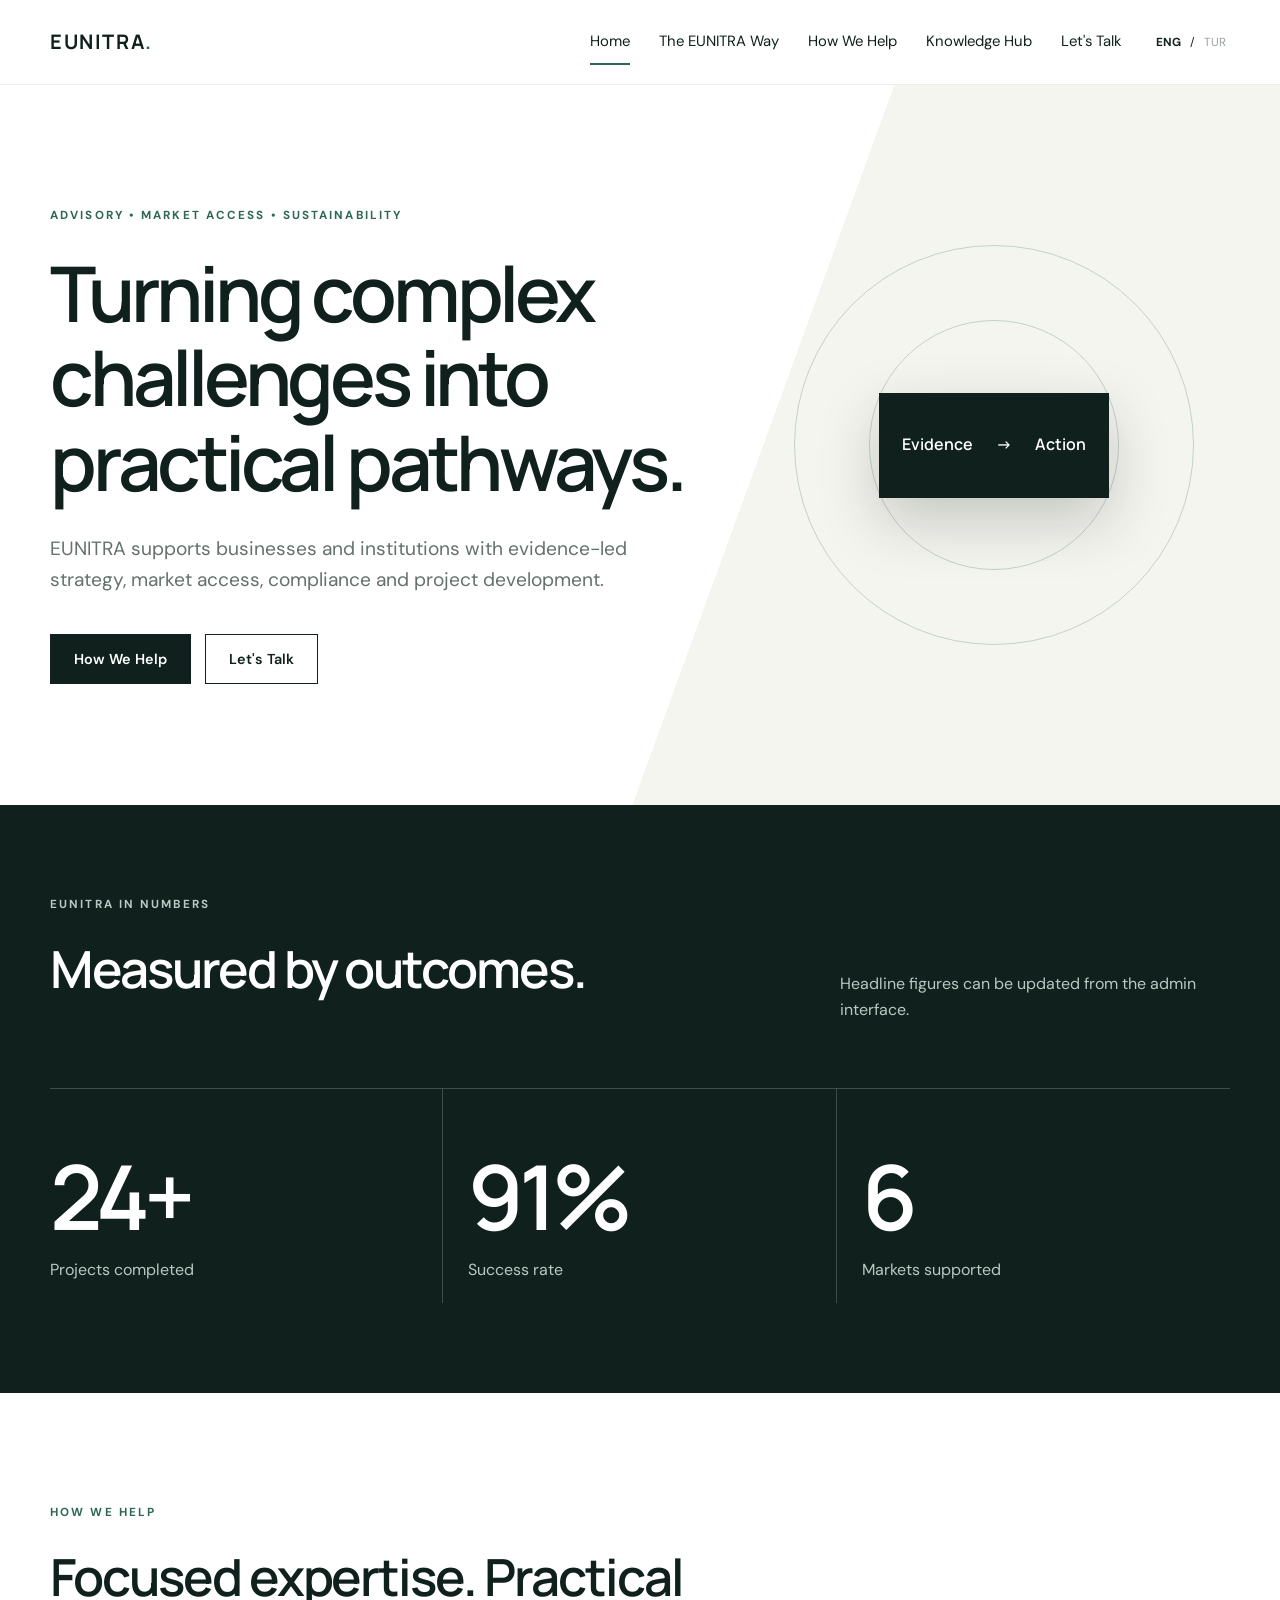
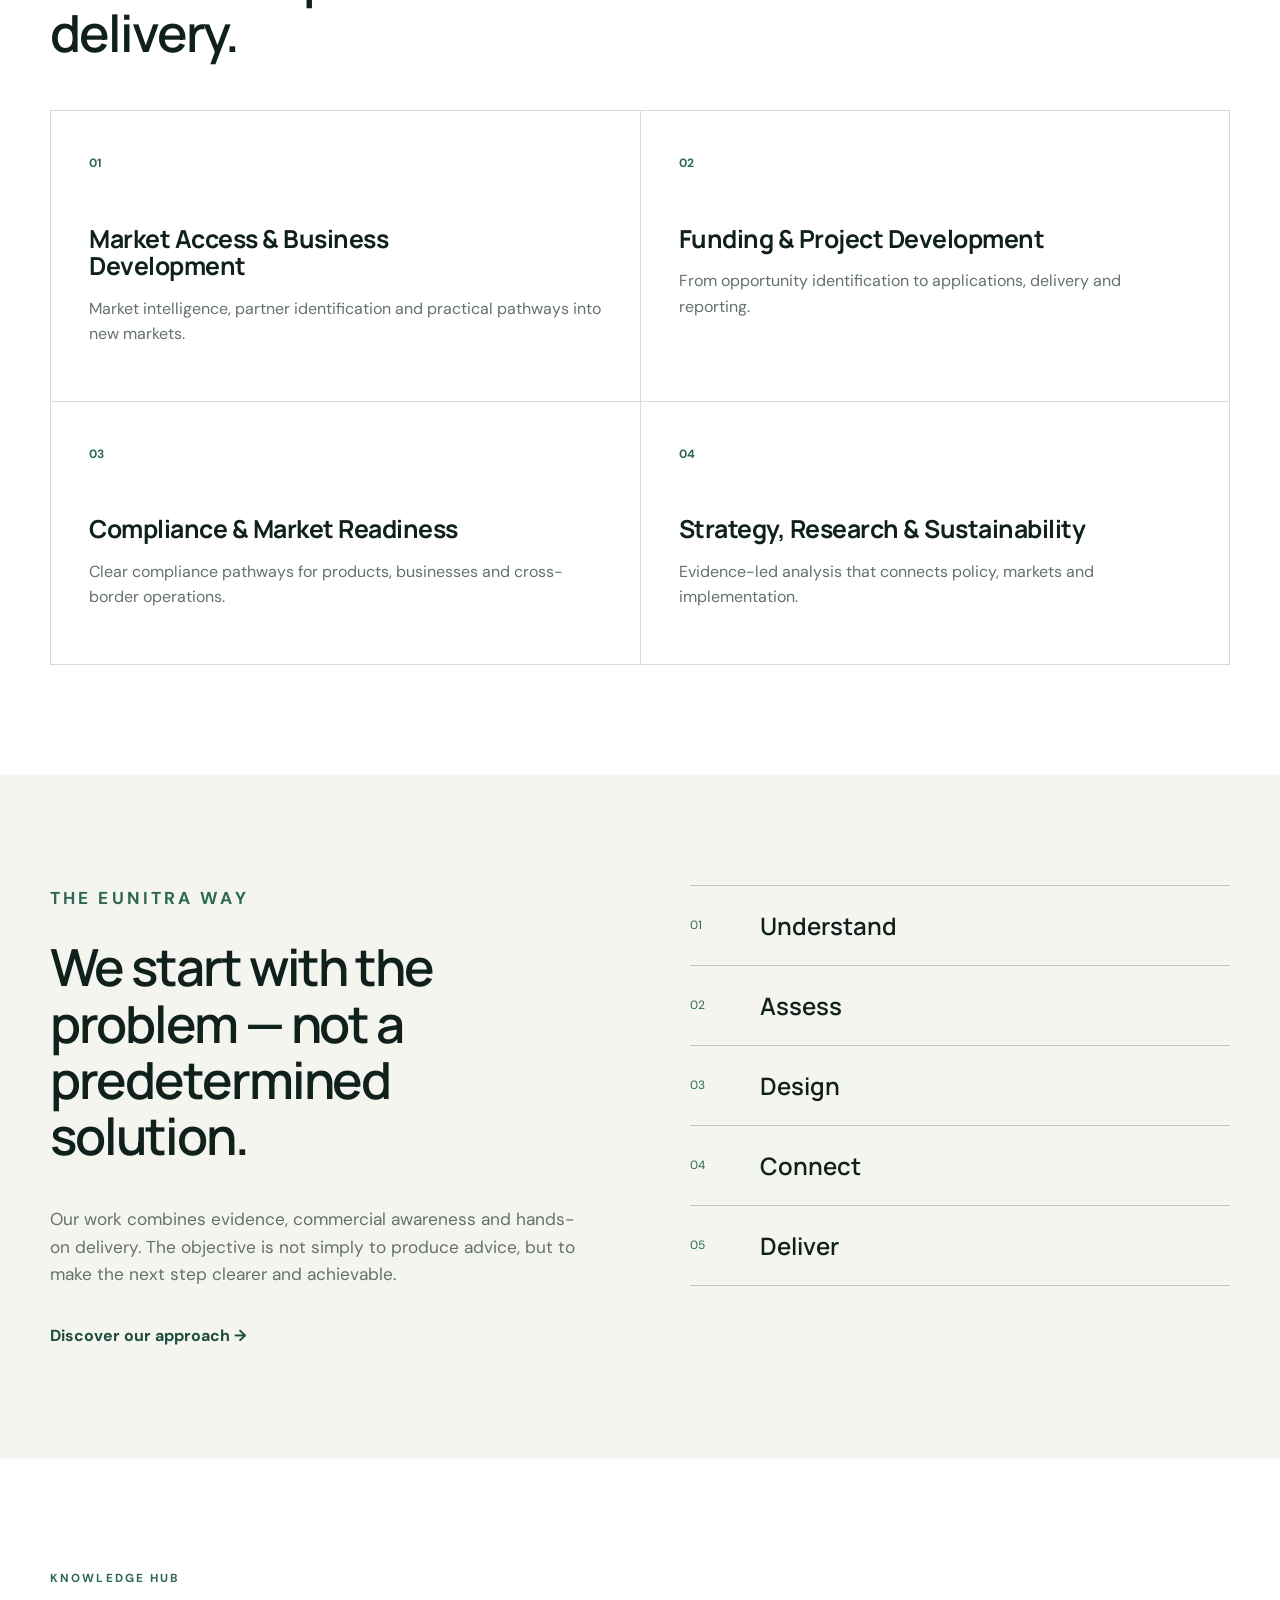
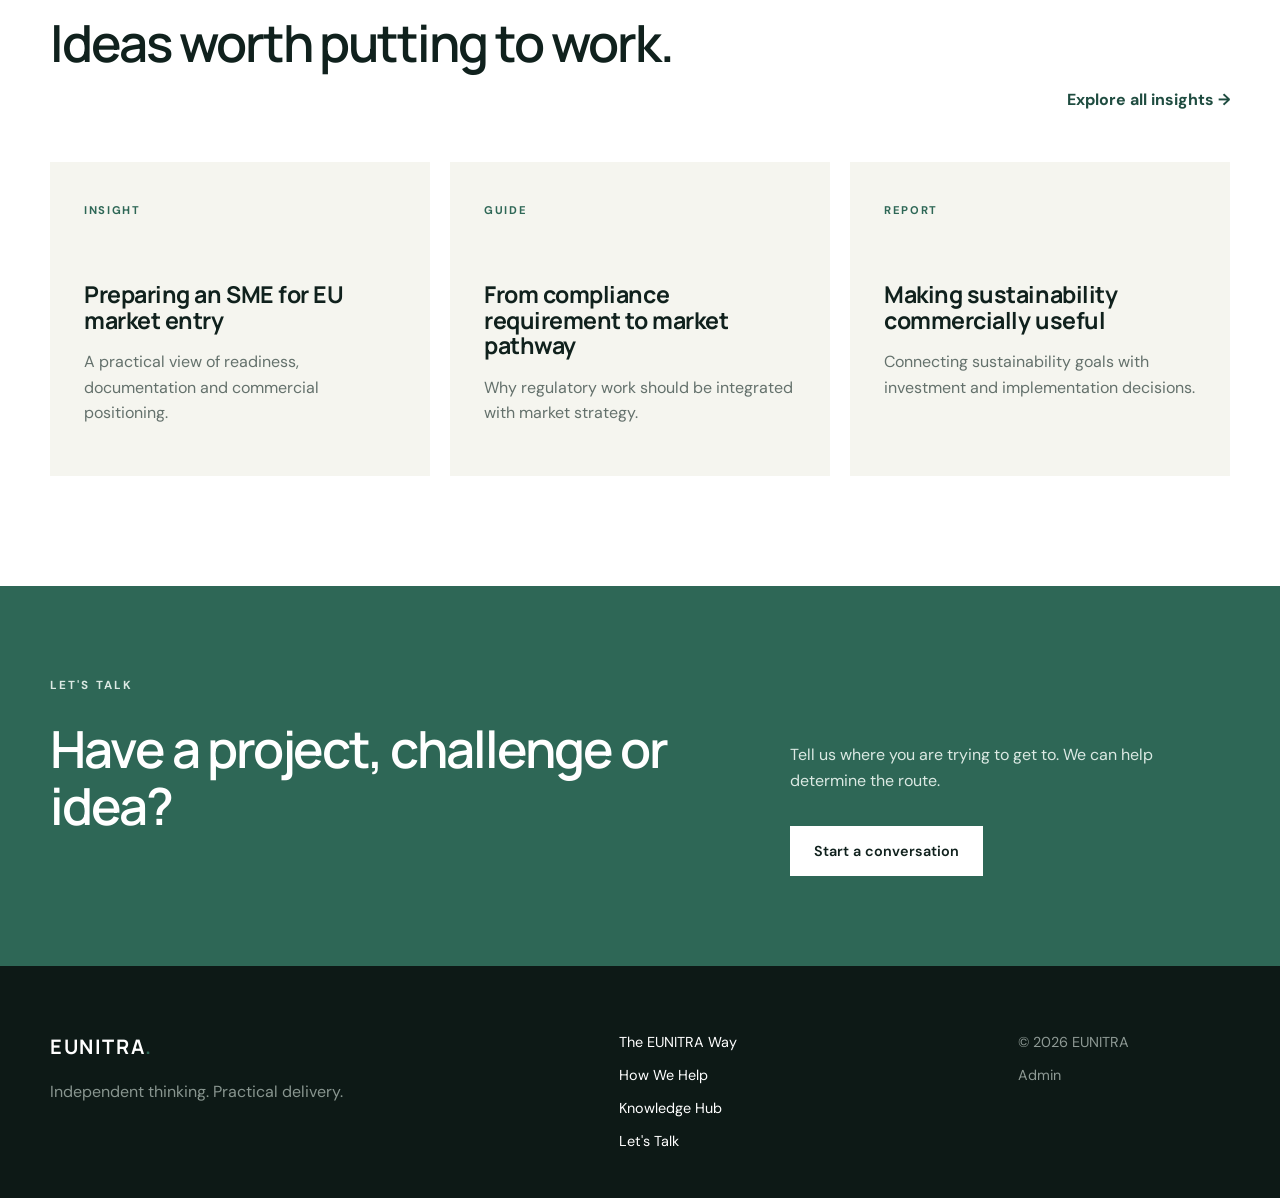
==== index.html @ 1fa98045 "Initial EUNITRA website" ====
<!DOCTYPE html>
<html lang="en">
<head>
  <meta charset="UTF-8" />
  <meta name="viewport" content="width=device-width, initial-scale=1.0" />
  <meta name="description" content="EUNITRA — practical advisory for market access, funding, compliance and sustainable growth." />
  <title>EUNITRA | Home</title>
  <link rel="preconnect" href="https://fonts.googleapis.com">
  <link rel="preconnect" href="https://fonts.gstatic.com" crossorigin>
  <link href="https://fonts.googleapis.com/css2?family=DM+Sans:wght@400;500;600;700&family=Manrope:wght@500;600;700&display=swap" rel="stylesheet">
  <link rel="stylesheet" href="css/styles.css" />
</head>
<body>
  <header class="site-header">
    <div class="container nav-wrap">
      <a class="brand" href="index.html" aria-label="EUNITRA home">EUNITRA<span>.</span></a>
      <button class="menu-toggle" aria-label="Open navigation" aria-expanded="false">☰</button>
      <nav class="main-nav" aria-label="Main navigation">
        <a class="active" href="index.html" data-en="Home" data-tr="Ana Sayfa">Home</a>
        <a href="eunitra-way.html" data-en="The EUNITRA Way" data-tr="EUNITRA Yaklaşımı">The EUNITRA Way</a>
        <a href="how-we-help.html" data-en="How We Help" data-tr="Nasıl Destek Oluyoruz">How We Help</a>
        <a href="knowledge-hub.html" data-en="Knowledge Hub" data-tr="Bilgi Merkezi">Knowledge Hub</a>
        <a href="lets-talk.html" data-en="Let's Talk" data-tr="Görüşelim">Let's Talk</a>
      </nav>
      <div class="language-switch" aria-label="Language selector">
        <button data-lang="en" class="lang-btn active">ENG</button><span>/</span><button data-lang="tr" class="lang-btn">TUR</button>
      </div>
    </div>
  </header>

  <main>
    <section class="hero section-pad">
      <div class="container hero-grid">
        <div class="hero-copy">
          <p class="eyebrow" data-en="ADVISORY • MARKET ACCESS • SUSTAINABILITY" data-tr="DANIŞMANLIK • PAZARA ERİŞİM • SÜRDÜRÜLEBİLİRLİK">ADVISORY • MARKET ACCESS • SUSTAINABILITY</p>
          <h1 data-en="Turning complex challenges into practical pathways." data-tr="Karmaşık sorunları uygulanabilir yol haritalarına dönüştürüyoruz.">Turning complex challenges into practical pathways.</h1>
          <p class="hero-text" data-en="EUNITRA supports businesses and institutions with evidence-led strategy, market access, compliance and project development." data-tr="EUNITRA; işletmeleri ve kurumları kanıta dayalı strateji, pazara erişim, uyum ve proje geliştirme alanlarında destekler.">EUNITRA supports businesses and institutions with evidence-led strategy, market access, compliance and project development.</p>
          <div class="hero-actions">
            <a class="btn btn-primary" href="how-we-help.html" data-en="How We Help" data-tr="Nasıl Destek Oluyoruz">How We Help</a>
            <a class="btn btn-secondary" href="lets-talk.html" data-en="Let's Talk" data-tr="Görüşelim">Let's Talk</a>
          </div>
        </div>
        <div class="hero-panel" aria-hidden="true">
          <div class="hero-orbit hero-orbit-one"></div>
          <div class="hero-orbit hero-orbit-two"></div>
          <div class="hero-card">
            <span data-en="Evidence" data-tr="Kanıt">Evidence</span>
            <span>→</span>
            <span data-en="Action" data-tr="Uygulama">Action</span>
          </div>
        </div>
      </div>
    </section>

    <section class="numbers-section">
      <div class="container">
        <div class="section-heading split-heading">
          <div>
            <p class="eyebrow" data-en="EUNITRA IN NUMBERS" data-tr="RAKAMLARLA EUNITRA">EUNITRA IN NUMBERS</p>
            <h2 data-en="Measured by outcomes." data-tr="Sonuçlarla ölçülen etki.">Measured by outcomes.</h2>
          </div>
          <p data-en="Headline figures can be updated from the admin interface." data-tr="Temel göstergeler yönetici arayüzünden güncellenebilir.">Headline figures can be updated from the admin interface.</p>
        </div>
        <div class="stats-grid">
          <article class="stat-card">
            <strong id="projectsCompleted">24+</strong>
            <span data-en="Projects completed" data-tr="Tamamlanan proje">Projects completed</span>
          </article>
          <article class="stat-card">
            <strong id="successRate">91%</strong>
            <span data-en="Success rate" data-tr="Başarı oranı">Success rate</span>
          </article>
          <article class="stat-card optional-stat">
            <strong id="marketsSupported">6</strong>
            <span data-en="Markets supported" data-tr="Desteklenen pazar">Markets supported</span>
          </article>
        </div>
      </div>
    </section>

    <section class="section-pad">
      <div class="container">
        <div class="section-heading">
          <p class="eyebrow" data-en="HOW WE HELP" data-tr="NASIL DESTEK OLUYORUZ">HOW WE HELP</p>
          <h2 data-en="Focused expertise. Practical delivery." data-tr="Odaklı uzmanlık. Uygulanabilir sonuçlar.">Focused expertise. Practical delivery.</h2>
        </div>
        <div class="service-grid">
          <a class="service-card" href="how-we-help.html#market-access">
            <span class="service-no">01</span>
            <h3 data-en="Market Access & Business Development" data-tr="Pazara Erişim ve İş Geliştirme">Market Access & Business Development</h3>
            <p data-en="Market intelligence, partner identification and practical pathways into new markets." data-tr="Pazar istihbaratı, iş ortağı belirleme ve yeni pazarlara giriş için uygulanabilir yol haritaları.">Market intelligence, partner identification and practical pathways into new markets.</p>
          </a>
          <a class="service-card" href="how-we-help.html#funding">
            <span class="service-no">02</span>
            <h3 data-en="Funding & Project Development" data-tr="Finansman ve Proje Geliştirme">Funding & Project Development</h3>
            <p data-en="From opportunity identification to applications, delivery and reporting." data-tr="Fırsatların belirlenmesinden başvuru, uygulama ve raporlamaya kadar uçtan uca destek.">From opportunity identification to applications, delivery and reporting.</p>
          </a>
          <a class="service-card" href="how-we-help.html#compliance">
            <span class="service-no">03</span>
            <h3 data-en="Compliance & Market Readiness" data-tr="Uyum ve Pazara Hazırlık">Compliance & Market Readiness</h3>
            <p data-en="Clear compliance pathways for products, businesses and cross-border operations." data-tr="Ürünler, işletmeler ve sınır ötesi faaliyetler için net uyum yol haritaları.">Clear compliance pathways for products, businesses and cross-border operations.</p>
          </a>
          <a class="service-card" href="how-we-help.html#strategy">
            <span class="service-no">04</span>
            <h3 data-en="Strategy, Research & Sustainability" data-tr="Strateji, Araştırma ve Sürdürülebilirlik">Strategy, Research & Sustainability</h3>
            <p data-en="Evidence-led analysis that connects policy, markets and implementation." data-tr="Politika, pazar ve uygulamayı bir araya getiren kanıta dayalı analiz.">Evidence-led analysis that connects policy, markets and implementation.</p>
          </a>
        </div>
      </div>
    </section>

    <section class="way-preview section-pad">
      <div class="container way-grid">
        <div>
          <p class="eyebrow" data-en="THE EUNITRA WAY" data-tr="EUNITRA YAKLAŞIMI">THE EUNITRA WAY</p>
          <h2 data-en="We start with the problem — not a predetermined solution." data-tr="Hazır bir çözümle değil, sorunu anlayarak başlarız.">We start with the problem — not a predetermined solution.</h2>
          <p data-en="Our work combines evidence, commercial awareness and hands-on delivery. The objective is not simply to produce advice, but to make the next step clearer and achievable." data-tr="Çalışmalarımız kanıtı, ticari bakış açısını ve uygulamayı bir araya getirir. Amacımız yalnızca tavsiye üretmek değil, bir sonraki adımı daha net ve uygulanabilir hale getirmektir.">Our work combines evidence, commercial awareness and hands-on delivery. The objective is not simply to produce advice, but to make the next step clearer and achievable.</p>
          <a class="text-link" href="eunitra-way.html" data-en="Discover our approach →" data-tr="Yaklaşımımızı keşfedin →">Discover our approach →</a>
        </div>
        <ol class="process-list">
          <li><span>01</span><strong data-en="Understand" data-tr="Anla">Understand</strong></li>
          <li><span>02</span><strong data-en="Assess" data-tr="Değerlendir">Assess</strong></li>
          <li><span>03</span><strong data-en="Design" data-tr="Tasarla">Design</strong></li>
          <li><span>04</span><strong data-en="Connect" data-tr="Bağlantı Kur">Connect</strong></li>
          <li><span>05</span><strong data-en="Deliver" data-tr="Uygula">Deliver</strong></li>
        </ol>
      </div>
    </section>

    <section class="section-pad knowledge-preview">
      <div class="container">
        <div class="section-heading split-heading">
          <div>
            <p class="eyebrow" data-en="KNOWLEDGE HUB" data-tr="BİLGİ MERKEZİ">KNOWLEDGE HUB</p>
            <h2 data-en="Ideas worth putting to work." data-tr="Uygulamaya değer fikirler.">Ideas worth putting to work.</h2>
          </div>
          <a class="text-link" href="knowledge-hub.html" data-en="Explore all insights →" data-tr="Tüm içerikleri keşfedin →">Explore all insights →</a>
        </div>
        <div class="article-grid">
          <article class="article-card"><span>INSIGHT</span><h3 data-en="Preparing an SME for EU market entry" data-tr="Bir KOBİ'yi AB pazarına girişe hazırlamak">Preparing an SME for EU market entry</h3><p data-en="A practical view of readiness, documentation and commercial positioning." data-tr="Hazırlık, dokümantasyon ve ticari konumlandırmaya pratik bir bakış.">A practical view of readiness, documentation and commercial positioning.</p></article>
          <article class="article-card"><span>GUIDE</span><h3 data-en="From compliance requirement to market pathway" data-tr="Uyum gerekliliğinden pazar yol haritasına">From compliance requirement to market pathway</h3><p data-en="Why regulatory work should be integrated with market strategy." data-tr="Mevzuat çalışmalarının neden pazar stratejisiyle birlikte ele alınması gerektiği.">Why regulatory work should be integrated with market strategy.</p></article>
          <article class="article-card"><span>REPORT</span><h3 data-en="Making sustainability commercially useful" data-tr="Sürdürülebilirliği ticari değere dönüştürmek">Making sustainability commercially useful</h3><p data-en="Connecting sustainability goals with investment and implementation decisions." data-tr="Sürdürülebilirlik hedeflerini yatırım ve uygulama kararlarıyla ilişkilendirmek.">Connecting sustainability goals with investment and implementation decisions.</p></article>
        </div>
      </div>
    </section>

    <section class="cta-section">
      <div class="container cta-grid">
        <div>
          <p class="eyebrow light" data-en="LET'S TALK" data-tr="GÖRÜŞELİM">LET'S TALK</p>
          <h2 data-en="Have a project, challenge or idea?" data-tr="Bir projeniz, sorununuz veya fikriniz mi var?">Have a project, challenge or idea?</h2>
        </div>
        <div>
          <p data-en="Tell us where you are trying to get to. We can help determine the route." data-tr="Bize ulaşmak istediğiniz noktayı anlatın. En uygun yolu birlikte belirleyelim.">Tell us where you are trying to get to. We can help determine the route.</p>
          <a class="btn btn-light" href="lets-talk.html" data-en="Start a conversation" data-tr="İletişime geçin">Start a conversation</a>
        </div>
      </div>
    </section>
  </main>

  <footer class="site-footer">
    <div class="container footer-grid">
      <div><a class="brand footer-brand" href="index.html">EUNITRA<span>.</span></a><p data-en="Independent thinking. Practical delivery." data-tr="Bağımsız düşünce. Uygulanabilir sonuçlar.">Independent thinking. Practical delivery.</p></div>
      <div class="footer-links"><a href="eunitra-way.html" data-en="The EUNITRA Way" data-tr="EUNITRA Yaklaşımı">The EUNITRA Way</a><a href="how-we-help.html" data-en="How We Help" data-tr="Nasıl Destek Oluyoruz">How We Help</a><a href="knowledge-hub.html" data-en="Knowledge Hub" data-tr="Bilgi Merkezi">Knowledge Hub</a><a href="lets-talk.html" data-en="Let's Talk" data-tr="Görüşelim">Let's Talk</a></div>
      <div class="footer-meta"><span>© <span id="year"></span> EUNITRA</span><a href="admin.html">Admin</a></div>
    </div>
  </footer>
  <script src="js/app.js"></script>
</body>
</html>
---- css/styles.css ----
:root{--ink:#10211d;--muted:#64716c;--paper:#f5f5ef;--white:#fff;--line:#d8ddd8;--accent:#2e6756;--accent-dark:#1f4c40;--soft:#e5ece8;--max:1180px}*{box-sizing:border-box}html{scroll-behavior:smooth}body{margin:0;font-family:"DM Sans",sans-serif;color:var(--ink);background:#fff;line-height:1.6}h1,h2,h3{font-family:"Manrope",sans-serif;line-height:1.1;margin-top:0}h1{font-size:clamp(2.8rem,6vw,5.7rem);letter-spacing:-.055em;font-weight:600}h2{font-size:clamp(2rem,4vw,3.5rem);letter-spacing:-.04em;font-weight:600}h3{font-size:1.25rem;letter-spacing:-.02em}p{color:var(--muted)}a{color:inherit;text-decoration:none}.container{width:min(calc(100% - 40px),var(--max));margin:auto}.narrow{max-width:900px}.section-pad{padding:110px 0}.eyebrow{font-size:.73rem;letter-spacing:.18em;font-weight:700;color:var(--accent);margin:0 0 26px}.site-header{position:sticky;top:0;z-index:20;background:rgba(255,255,255,.95);backdrop-filter:blur(12px);border-bottom:1px solid rgba(16,33,29,.08)}.nav-wrap{height:84px;display:flex;align-items:center;gap:30px}.brand{font-family:"Manrope",sans-serif;font-weight:700;letter-spacing:.08em;font-size:1.25rem;margin-right:auto}.brand span{color:var(--accent)}.main-nav{display:flex;align-items:center;gap:29px;font-size:.93rem}.main-nav a{position:relative;padding:31px 0}.main-nav a:after{content:"";position:absolute;left:0;right:100%;bottom:20px;height:2px;background:var(--accent);transition:.2s}.main-nav a:hover:after,.main-nav a.active:after{right:0}.language-switch{display:flex;gap:5px;align-items:center;font-size:.73rem}.lang-btn{border:0;background:none;font:inherit;color:#9aa39f;cursor:pointer;padding:4px}.lang-btn.active{color:var(--ink);font-weight:700}.menu-toggle{display:none;border:0;background:none;font-size:1.5rem}.hero{min-height:720px;display:flex;align-items:center;background:linear-gradient(110deg,#fff 0%,#fff 58%,var(--paper) 58%)}.hero-grid{display:grid;grid-template-columns:1.15fr .85fr;gap:70px;align-items:center}.hero-copy h1{max-width:830px;margin-bottom:30px}.hero-text{font-size:1.2rem;max-width:660px}.hero-actions{display:flex;gap:14px;margin-top:38px}.btn{display:inline-flex;align-items:center;justify-content:center;min-height:50px;padding:0 23px;border:1px solid transparent;font:600 .9rem "DM Sans",sans-serif;cursor:pointer;transition:.2s}.btn-primary{background:var(--ink);color:#fff}.btn-primary:hover{background:var(--accent)}.btn-secondary{border-color:var(--ink);background:transparent}.btn-light{background:#fff;color:var(--ink);margin-top:16px}.hero-panel{height:450px;position:relative;display:grid;place-items:center}.hero-orbit{position:absolute;border:1px solid rgba(46,103,86,.25);border-radius:50%}.hero-orbit-one{width:400px;height:400px}.hero-orbit-two{width:250px;height:250px}.hero-card{position:relative;background:var(--ink);color:#fff;width:230px;height:105px;display:flex;align-items:center;justify-content:space-evenly;font-family:"Manrope",sans-serif;font-weight:600;box-shadow:0 22px 60px rgba(16,33,29,.22)}.numbers-section{padding:90px 0;background:var(--ink);color:#fff}.numbers-section p,.numbers-section .eyebrow{color:#b9c8c1}.section-heading{margin-bottom:50px}.section-heading h2{max-width:760px}.split-heading{display:flex;align-items:end;justify-content:space-between;gap:40px}.split-heading>p,.split-heading>a{max-width:390px}.stats-grid{display:grid;grid-template-columns:repeat(3,1fr);border-top:1px solid rgba(255,255,255,.2)}.stat-card{padding:45px 25px 20px 0;border-right:1px solid rgba(255,255,255,.2)}.stat-card:last-child{border-right:0;padding-left:25px}.stat-card:nth-child(2){padding-left:25px}.stat-card strong{display:block;font:600 clamp(3rem,7vw,6rem) "Manrope",sans-serif;letter-spacing:-.06em}.stat-card span{color:#b9c8c1}.service-grid{display:grid;grid-template-columns:repeat(2,1fr);border-top:1px solid var(--line);border-left:1px solid var(--line)}.service-card{padding:38px;border-right:1px solid var(--line);border-bottom:1px solid var(--line);min-height:260px;transition:.2s}.service-card:hover{background:var(--paper);transform:translateY(-3px)}.service-no{color:var(--accent);font-size:.75rem;font-weight:700}.service-card h3{font-size:1.55rem;max-width:420px;margin:50px 0 14px}.way-preview{background:var(--paper)}.way-grid{display:grid;grid-template-columns:1fr 1fr;gap:100px;align-items:start}.way-grid>div p{font-size:1.08rem}.text-link{display:inline-block;color:var(--accent-dark);font-weight:700;margin-top:17px}.process-list{margin:0;padding:0;list-style:none;border-top:1px solid #bfc8c3}.process-list li{display:grid;grid-template-columns:70px 1fr;align-items:center;padding:23px 0;border-bottom:1px solid #bfc8c3}.process-list span{font-size:.75rem;color:var(--accent)}.process-list strong{font:600 1.5rem "Manrope",sans-serif}.knowledge-preview{background:#fff}.article-grid{display:grid;grid-template-columns:repeat(3,1fr);gap:20px}.article-card{background:var(--paper);padding:34px;min-height:280px}.article-card>span{font-size:.7rem;font-weight:700;letter-spacing:.15em;color:var(--accent)}.article-card h3{font-size:1.45rem;margin:60px 0 14px}.cta-section{background:var(--accent);color:#fff;padding:90px 0}.cta-section p{color:#dbe9e3}.light{color:#dbe9e3}.cta-grid{display:grid;grid-template-columns:1.2fr .8fr;gap:80px;align-items:end}.site-footer{padding:65px 0 45px;background:#0d1916;color:#fff}.site-footer p{color:#88958f}.footer-grid{display:grid;grid-template-columns:1.2fr .8fr .5fr;gap:60px}.footer-links,.footer-meta{display:flex;flex-direction:column;gap:10px;font-size:.9rem}.footer-meta{color:#8e9a95}.page-hero{background:var(--paper);padding-top:135px;padding-bottom:135px}.page-hero h1{font-size:clamp(2.8rem,5vw,5rem)}.page-hero p:not(.eyebrow){font-size:1.2rem;max-width:760px}.way-detail-grid{display:grid;grid-template-columns:.8fr 1.2fr;gap:100px}.process-large li{grid-template-columns:70px 180px 1fr}.process-large small{color:var(--muted)}.principles-section{background:var(--ink);color:#fff}.principles-grid{display:grid;grid-template-columns:repeat(4,1fr);border-top:1px solid rgba(255,255,255,.18)}.principles-grid article{padding:35px 28px 0 0}.principles-grid p{color:#a7b5af}.service-detail-row{display:grid;grid-template-columns:100px 1fr;gap:35px;padding:70px 0;border-bottom:1px solid var(--line)}.service-number{font-size:.8rem;color:var(--accent);font-weight:700}.service-detail-row h2{font-size:2.5rem}.service-detail-row p{max-width:760px;font-size:1.08rem}.service-detail-row ul{columns:2;max-width:800px;margin-top:30px;padding-left:20px}.service-detail-row li{margin-bottom:10px}.filters{display:flex;gap:10px;margin-bottom:40px;flex-wrap:wrap}.filter{border:1px solid var(--line);background:#fff;padding:10px 18px;cursor:pointer}.filter.active{background:var(--ink);color:#fff}.article-grid-large .article-card{min-height:330px}.contact-grid{display:grid;grid-template-columns:.8fr 1.2fr;gap:90px;align-items:start}.contact-note{margin-top:60px;display:flex;flex-direction:column}.contact-form{background:#fff;padding:45px;display:grid;grid-template-columns:1fr 1fr;gap:20px;box-shadow:0 20px 70px rgba(16,33,29,.07)}.contact-form label{display:flex;flex-direction:column;gap:8px;font-size:.85rem;font-weight:600}.contact-form .full{grid-column:1/-1}.contact-form input,.contact-form select,.contact-form textarea,.admin-form input{border:1px solid var(--line);padding:13px 14px;font:inherit;background:#fff}.contact-form textarea{resize:vertical}.contact-form button{justify-self:start}.form-message{margin:0;color:var(--accent-dark);font-weight:600}.admin-body{background:#f2f4f2}.admin-shell{min-height:100vh;display:grid;grid-template-columns:260px 1fr}.admin-sidebar{background:var(--ink);color:#fff;padding:35px 28px;display:flex;flex-direction:column}.admin-sidebar p{color:#91a098}.admin-sidebar nav{display:flex;flex-direction:column;margin-top:45px}.admin-sidebar nav a{padding:12px 0;color:#aebcb6}.admin-sidebar nav a.active{color:#fff}.admin-back{margin-top:auto;color:#aebcb6}.admin-main{padding:60px;max-width:1050px}.admin-top{display:flex;justify-content:space-between;align-items:start;margin-bottom:40px}.admin-top h1{font-size:3rem}.status-pill{font-size:.75rem;padding:8px 12px;background:#dfe8e3;color:var(--accent-dark);border-radius:50px}.admin-card{background:#fff;padding:40px;margin-bottom:24px;border:1px solid #e1e5e2}.admin-card h2{font-size:1.7rem}.admin-form{display:grid;grid-template-columns:repeat(3,1fr);gap:20px;margin-top:30px}.admin-form label{display:flex;flex-direction:column;gap:8px;font-weight:600;font-size:.85rem}.admin-actions{grid-column:1/-1;display:flex;gap:12px}.muted-card{opacity:.78}
@media(max-width:900px){.menu-toggle{display:block;order:2}.language-switch{order:3}.main-nav{display:none;position:absolute;left:0;right:0;top:84px;background:#fff;padding:20px 25px;border-bottom:1px solid var(--line);flex-direction:column;align-items:flex-start;gap:0}.main-nav.open{display:flex}.main-nav a{padding:12px 0}.main-nav a:after{bottom:6px}.hero{background:#fff}.hero-grid,.way-grid,.cta-grid,.contact-grid,.way-detail-grid{grid-template-columns:1fr}.hero-panel{height:320px;background:var(--paper)}.stats-grid,.article-grid,.principles-grid{grid-template-columns:1fr}.stat-card,.stat-card:nth-child(2),.stat-card:last-child{padding:30px 0;border-right:0;border-bottom:1px solid rgba(255,255,255,.18)}.service-grid{grid-template-columns:1fr}.split-heading{align-items:flex-start;flex-direction:column}.section-pad{padding:80px 0}.way-grid{gap:50px}.process-large li{grid-template-columns:50px 130px 1fr}.footer-grid{grid-template-columns:1fr;gap:30px}.service-detail-row{grid-template-columns:50px 1fr}.service-detail-row ul{columns:1}.admin-shell{grid-template-columns:1fr}.admin-sidebar{min-height:auto}.admin-sidebar nav{display:none}.admin-back{margin-top:20px}.admin-main{padding:30px 20px}.admin-form{grid-template-columns:1fr}.admin-actions{grid-column:auto}.admin-top{flex-direction:column;gap:15px}}@media(max-width:600px){.container{width:min(calc(100% - 28px),var(--max))}.nav-wrap{height:72px}.main-nav{top:72px}.hero{min-height:auto}.hero-grid{gap:20px}.hero h1{font-size:3rem}.hero-panel{display:none}.service-card{padding:28px}.article-card h3{margin-top:40px}.contact-form{padding:25px;grid-template-columns:1fr}.contact-form .full{grid-column:auto}.process-large li{grid-template-columns:45px 1fr}.process-large small{grid-column:2;margin-top:8px}.service-detail-row{grid-template-columns:1fr}.service-number{margin-bottom:-20px}.admin-top h1{font-size:2.2rem}}
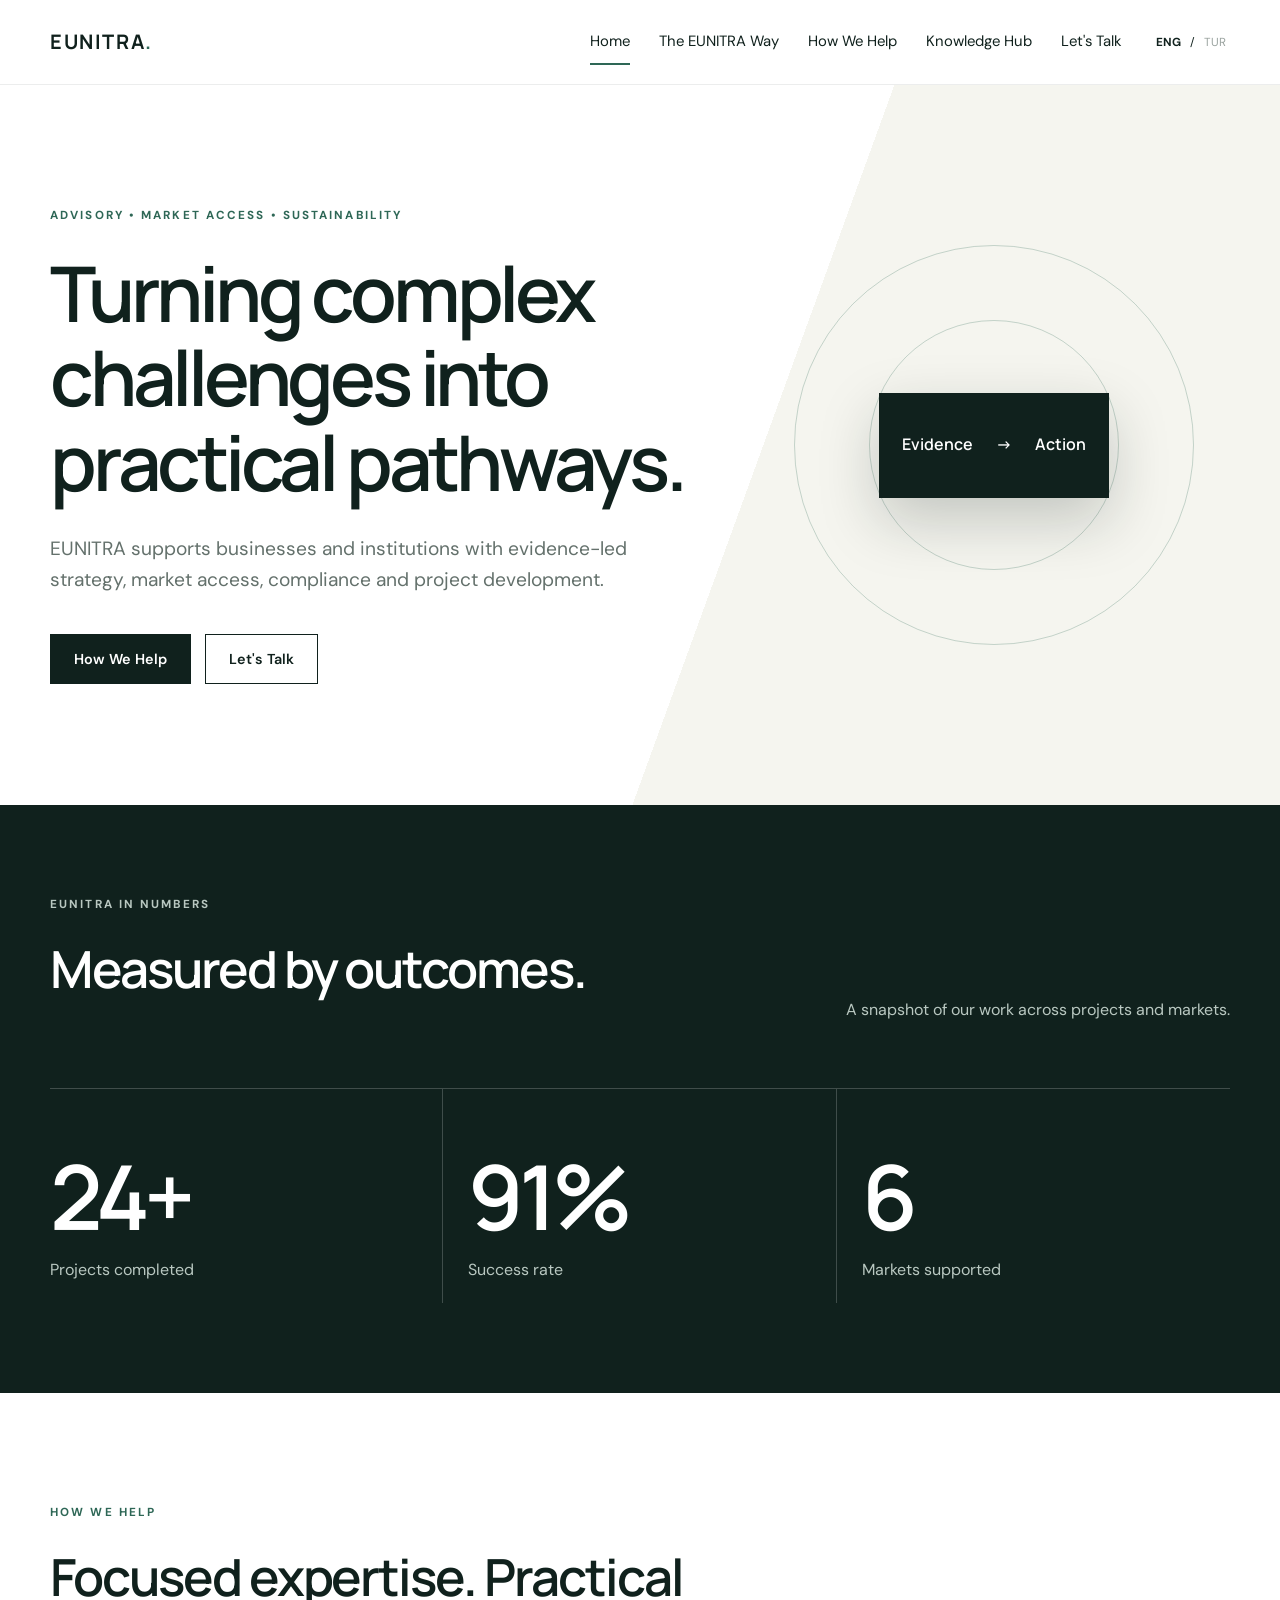
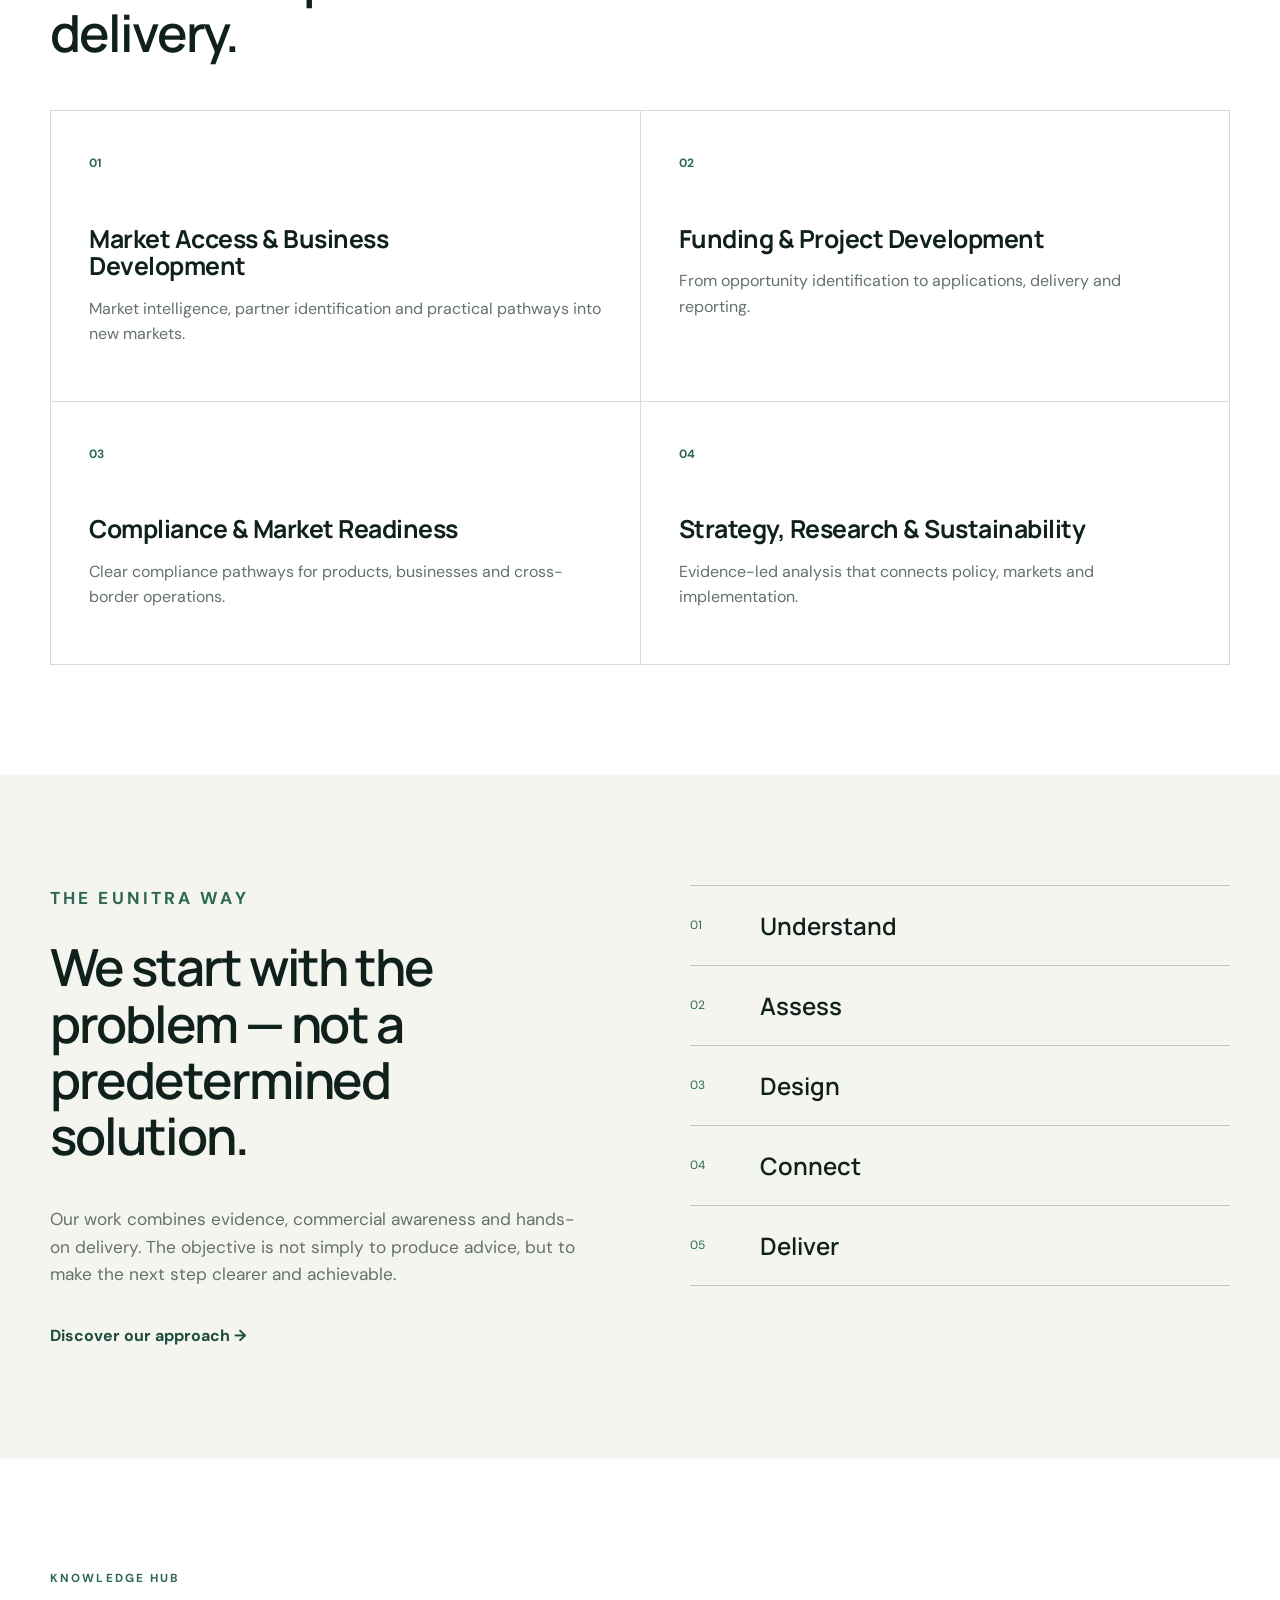
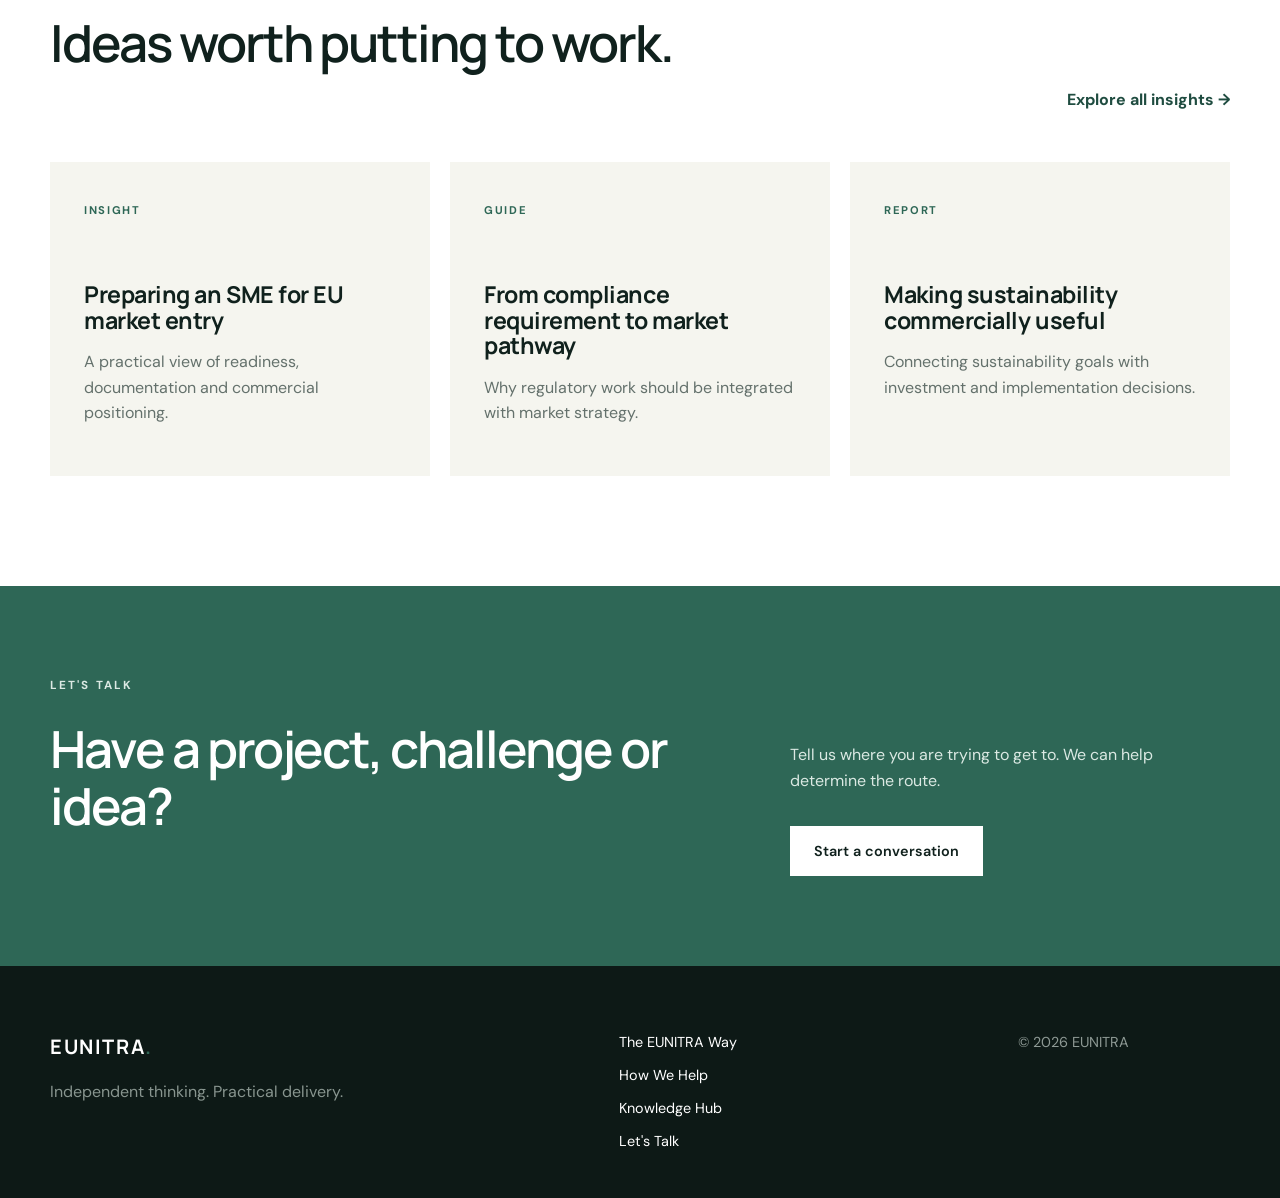
==== commit 78801d05: "Add secure Supabase admin dashboard" ====
--- a/index.html
+++ b/index.html
@@ -59,7 +59,7 @@
             <p class="eyebrow" data-en="EUNITRA IN NUMBERS" data-tr="RAKAMLARLA EUNITRA">EUNITRA IN NUMBERS</p>
             <h2 data-en="Measured by outcomes." data-tr="Sonuçlarla ölçülen etki.">Measured by outcomes.</h2>
           </div>
-          <p data-en="Headline figures can be updated from the admin interface." data-tr="Temel göstergeler yönetici arayüzünden güncellenebilir.">Headline figures can be updated from the admin interface.</p>
+          <p data-en="A snapshot of our work across projects and markets." data-tr="Projelerimiz ve pazar çalışmalarımızdan kısa bir görünüm.">A snapshot of our work across projects and markets.</p>
         </div>
         <div class="stats-grid">
           <article class="stat-card">
@@ -162,9 +162,10 @@
     <div class="container footer-grid">
       <div><a class="brand footer-brand" href="index.html">EUNITRA<span>.</span></a><p data-en="Independent thinking. Practical delivery." data-tr="Bağımsız düşünce. Uygulanabilir sonuçlar.">Independent thinking. Practical delivery.</p></div>
       <div class="footer-links"><a href="eunitra-way.html" data-en="The EUNITRA Way" data-tr="EUNITRA Yaklaşımı">The EUNITRA Way</a><a href="how-we-help.html" data-en="How We Help" data-tr="Nasıl Destek Oluyoruz">How We Help</a><a href="knowledge-hub.html" data-en="Knowledge Hub" data-tr="Bilgi Merkezi">Knowledge Hub</a><a href="lets-talk.html" data-en="Let's Talk" data-tr="Görüşelim">Let's Talk</a></div>
-      <div class="footer-meta"><span>© <span id="year"></span> EUNITRA</span><a href="admin.html">Admin</a></div>
+      <div class="footer-meta"><span>© <span id="year"></span> EUNITRA</span></div>
     </div>
   </footer>
+  <script src="js/config.js"></script>
   <script src="js/app.js"></script>
 </body>
 </html>
--- a/css/styles.css
+++ b/css/styles.css
@@ -1,2 +1,6 @@
 :root{--ink:#10211d;--muted:#64716c;--paper:#f5f5ef;--white:#fff;--line:#d8ddd8;--accent:#2e6756;--accent-dark:#1f4c40;--soft:#e5ece8;--max:1180px}*{box-sizing:border-box}html{scroll-behavior:smooth}body{margin:0;font-family:"DM Sans",sans-serif;color:var(--ink);background:#fff;line-height:1.6}h1,h2,h3{font-family:"Manrope",sans-serif;line-height:1.1;margin-top:0}h1{font-size:clamp(2.8rem,6vw,5.7rem);letter-spacing:-.055em;font-weight:600}h2{font-size:clamp(2rem,4vw,3.5rem);letter-spacing:-.04em;font-weight:600}h3{font-size:1.25rem;letter-spacing:-.02em}p{color:var(--muted)}a{color:inherit;text-decoration:none}.container{width:min(calc(100% - 40px),var(--max));margin:auto}.narrow{max-width:900px}.section-pad{padding:110px 0}.eyebrow{font-size:.73rem;letter-spacing:.18em;font-weight:700;color:var(--accent);margin:0 0 26px}.site-header{position:sticky;top:0;z-index:20;background:rgba(255,255,255,.95);backdrop-filter:blur(12px);border-bottom:1px solid rgba(16,33,29,.08)}.nav-wrap{height:84px;display:flex;align-items:center;gap:30px}.brand{font-family:"Manrope",sans-serif;font-weight:700;letter-spacing:.08em;font-size:1.25rem;margin-right:auto}.brand span{color:var(--accent)}.main-nav{display:flex;align-items:center;gap:29px;font-size:.93rem}.main-nav a{position:relative;padding:31px 0}.main-nav a:after{content:"";position:absolute;left:0;right:100%;bottom:20px;height:2px;background:var(--accent);transition:.2s}.main-nav a:hover:after,.main-nav a.active:after{right:0}.language-switch{display:flex;gap:5px;align-items:center;font-size:.73rem}.lang-btn{border:0;background:none;font:inherit;color:#9aa39f;cursor:pointer;padding:4px}.lang-btn.active{color:var(--ink);font-weight:700}.menu-toggle{display:none;border:0;background:none;font-size:1.5rem}.hero{min-height:720px;display:flex;align-items:center;background:linear-gradient(110deg,#fff 0%,#fff 58%,var(--paper) 58%)}.hero-grid{display:grid;grid-template-columns:1.15fr .85fr;gap:70px;align-items:center}.hero-copy h1{max-width:830px;margin-bottom:30px}.hero-text{font-size:1.2rem;max-width:660px}.hero-actions{display:flex;gap:14px;margin-top:38px}.btn{display:inline-flex;align-items:center;justify-content:center;min-height:50px;padding:0 23px;border:1px solid transparent;font:600 .9rem "DM Sans",sans-serif;cursor:pointer;transition:.2s}.btn-primary{background:var(--ink);color:#fff}.btn-primary:hover{background:var(--accent)}.btn-secondary{border-color:var(--ink);background:transparent}.btn-light{background:#fff;color:var(--ink);margin-top:16px}.hero-panel{height:450px;position:relative;display:grid;place-items:center}.hero-orbit{position:absolute;border:1px solid rgba(46,103,86,.25);border-radius:50%}.hero-orbit-one{width:400px;height:400px}.hero-orbit-two{width:250px;height:250px}.hero-card{position:relative;background:var(--ink);color:#fff;width:230px;height:105px;display:flex;align-items:center;justify-content:space-evenly;font-family:"Manrope",sans-serif;font-weight:600;box-shadow:0 22px 60px rgba(16,33,29,.22)}.numbers-section{padding:90px 0;background:var(--ink);color:#fff}.numbers-section p,.numbers-section .eyebrow{color:#b9c8c1}.section-heading{margin-bottom:50px}.section-heading h2{max-width:760px}.split-heading{display:flex;align-items:end;justify-content:space-between;gap:40px}.split-heading>p,.split-heading>a{max-width:390px}.stats-grid{display:grid;grid-template-columns:repeat(3,1fr);border-top:1px solid rgba(255,255,255,.2)}.stat-card{padding:45px 25px 20px 0;border-right:1px solid rgba(255,255,255,.2)}.stat-card:last-child{border-right:0;padding-left:25px}.stat-card:nth-child(2){padding-left:25px}.stat-card strong{display:block;font:600 clamp(3rem,7vw,6rem) "Manrope",sans-serif;letter-spacing:-.06em}.stat-card span{color:#b9c8c1}.service-grid{display:grid;grid-template-columns:repeat(2,1fr);border-top:1px solid var(--line);border-left:1px solid var(--line)}.service-card{padding:38px;border-right:1px solid var(--line);border-bottom:1px solid var(--line);min-height:260px;transition:.2s}.service-card:hover{background:var(--paper);transform:translateY(-3px)}.service-no{color:var(--accent);font-size:.75rem;font-weight:700}.service-card h3{font-size:1.55rem;max-width:420px;margin:50px 0 14px}.way-preview{background:var(--paper)}.way-grid{display:grid;grid-template-columns:1fr 1fr;gap:100px;align-items:start}.way-grid>div p{font-size:1.08rem}.text-link{display:inline-block;color:var(--accent-dark);font-weight:700;margin-top:17px}.process-list{margin:0;padding:0;list-style:none;border-top:1px solid #bfc8c3}.process-list li{display:grid;grid-template-columns:70px 1fr;align-items:center;padding:23px 0;border-bottom:1px solid #bfc8c3}.process-list span{font-size:.75rem;color:var(--accent)}.process-list strong{font:600 1.5rem "Manrope",sans-serif}.knowledge-preview{background:#fff}.article-grid{display:grid;grid-template-columns:repeat(3,1fr);gap:20px}.article-card{background:var(--paper);padding:34px;min-height:280px}.article-card>span{font-size:.7rem;font-weight:700;letter-spacing:.15em;color:var(--accent)}.article-card h3{font-size:1.45rem;margin:60px 0 14px}.cta-section{background:var(--accent);color:#fff;padding:90px 0}.cta-section p{color:#dbe9e3}.light{color:#dbe9e3}.cta-grid{display:grid;grid-template-columns:1.2fr .8fr;gap:80px;align-items:end}.site-footer{padding:65px 0 45px;background:#0d1916;color:#fff}.site-footer p{color:#88958f}.footer-grid{display:grid;grid-template-columns:1.2fr .8fr .5fr;gap:60px}.footer-links,.footer-meta{display:flex;flex-direction:column;gap:10px;font-size:.9rem}.footer-meta{color:#8e9a95}.page-hero{background:var(--paper);padding-top:135px;padding-bottom:135px}.page-hero h1{font-size:clamp(2.8rem,5vw,5rem)}.page-hero p:not(.eyebrow){font-size:1.2rem;max-width:760px}.way-detail-grid{display:grid;grid-template-columns:.8fr 1.2fr;gap:100px}.process-large li{grid-template-columns:70px 180px 1fr}.process-large small{color:var(--muted)}.principles-section{background:var(--ink);color:#fff}.principles-grid{display:grid;grid-template-columns:repeat(4,1fr);border-top:1px solid rgba(255,255,255,.18)}.principles-grid article{padding:35px 28px 0 0}.principles-grid p{color:#a7b5af}.service-detail-row{display:grid;grid-template-columns:100px 1fr;gap:35px;padding:70px 0;border-bottom:1px solid var(--line)}.service-number{font-size:.8rem;color:var(--accent);font-weight:700}.service-detail-row h2{font-size:2.5rem}.service-detail-row p{max-width:760px;font-size:1.08rem}.service-detail-row ul{columns:2;max-width:800px;margin-top:30px;padding-left:20px}.service-detail-row li{margin-bottom:10px}.filters{display:flex;gap:10px;margin-bottom:40px;flex-wrap:wrap}.filter{border:1px solid var(--line);background:#fff;padding:10px 18px;cursor:pointer}.filter.active{background:var(--ink);color:#fff}.article-grid-large .article-card{min-height:330px}.contact-grid{display:grid;grid-template-columns:.8fr 1.2fr;gap:90px;align-items:start}.contact-note{margin-top:60px;display:flex;flex-direction:column}.contact-form{background:#fff;padding:45px;display:grid;grid-template-columns:1fr 1fr;gap:20px;box-shadow:0 20px 70px rgba(16,33,29,.07)}.contact-form label{display:flex;flex-direction:column;gap:8px;font-size:.85rem;font-weight:600}.contact-form .full{grid-column:1/-1}.contact-form input,.contact-form select,.contact-form textarea,.admin-form input{border:1px solid var(--line);padding:13px 14px;font:inherit;background:#fff}.contact-form textarea{resize:vertical}.contact-form button{justify-self:start}.form-message{margin:0;color:var(--accent-dark);font-weight:600}.admin-body{background:#f2f4f2}.admin-shell{min-height:100vh;display:grid;grid-template-columns:260px 1fr}.admin-sidebar{background:var(--ink);color:#fff;padding:35px 28px;display:flex;flex-direction:column}.admin-sidebar p{color:#91a098}.admin-sidebar nav{display:flex;flex-direction:column;margin-top:45px}.admin-sidebar nav a{padding:12px 0;color:#aebcb6}.admin-sidebar nav a.active{color:#fff}.admin-back{margin-top:auto;color:#aebcb6}.admin-main{padding:60px;max-width:1050px}.admin-top{display:flex;justify-content:space-between;align-items:start;margin-bottom:40px}.admin-top h1{font-size:3rem}.status-pill{font-size:.75rem;padding:8px 12px;background:#dfe8e3;color:var(--accent-dark);border-radius:50px}.admin-card{background:#fff;padding:40px;margin-bottom:24px;border:1px solid #e1e5e2}.admin-card h2{font-size:1.7rem}.admin-form{display:grid;grid-template-columns:repeat(3,1fr);gap:20px;margin-top:30px}.admin-form label{display:flex;flex-direction:column;gap:8px;font-weight:600;font-size:.85rem}.admin-actions{grid-column:1/-1;display:flex;gap:12px}.muted-card{opacity:.78}
 @media(max-width:900px){.menu-toggle{display:block;order:2}.language-switch{order:3}.main-nav{display:none;position:absolute;left:0;right:0;top:84px;background:#fff;padding:20px 25px;border-bottom:1px solid var(--line);flex-direction:column;align-items:flex-start;gap:0}.main-nav.open{display:flex}.main-nav a{padding:12px 0}.main-nav a:after{bottom:6px}.hero{background:#fff}.hero-grid,.way-grid,.cta-grid,.contact-grid,.way-detail-grid{grid-template-columns:1fr}.hero-panel{height:320px;background:var(--paper)}.stats-grid,.article-grid,.principles-grid{grid-template-columns:1fr}.stat-card,.stat-card:nth-child(2),.stat-card:last-child{padding:30px 0;border-right:0;border-bottom:1px solid rgba(255,255,255,.18)}.service-grid{grid-template-columns:1fr}.split-heading{align-items:flex-start;flex-direction:column}.section-pad{padding:80px 0}.way-grid{gap:50px}.process-large li{grid-template-columns:50px 130px 1fr}.footer-grid{grid-template-columns:1fr;gap:30px}.service-detail-row{grid-template-columns:50px 1fr}.service-detail-row ul{columns:1}.admin-shell{grid-template-columns:1fr}.admin-sidebar{min-height:auto}.admin-sidebar nav{display:none}.admin-back{margin-top:20px}.admin-main{padding:30px 20px}.admin-form{grid-template-columns:1fr}.admin-actions{grid-column:auto}.admin-top{flex-direction:column;gap:15px}}@media(max-width:600px){.container{width:min(calc(100% - 28px),var(--max))}.nav-wrap{height:72px}.main-nav{top:72px}.hero{min-height:auto}.hero-grid{gap:20px}.hero h1{font-size:3rem}.hero-panel{display:none}.service-card{padding:28px}.article-card h3{margin-top:40px}.contact-form{padding:25px;grid-template-columns:1fr}.contact-form .full{grid-column:auto}.process-large li{grid-template-columns:45px 1fr}.process-large small{grid-column:2;margin-top:8px}.service-detail-row{grid-template-columns:1fr}.service-number{margin-bottom:-20px}.admin-top h1{font-size:2.2rem}}
+
+/* Secure admin authentication */
+.admin-login-wrap{min-height:calc(100vh - 120px);display:grid;place-items:center}.admin-login-card{width:min(100%,560px);margin:0}.admin-login-card h1{font-size:3rem;margin-bottom:16px}.admin-login-form{display:grid;gap:18px;margin-top:30px}.admin-login-form label{display:flex;flex-direction:column;gap:8px;font-weight:600;font-size:.85rem}.admin-login-form input{border:1px solid var(--line);padding:13px 14px;font:inherit;background:#fff}.admin-login-form .btn{justify-self:start}.admin-session{display:flex;align-items:center;gap:12px;flex-wrap:wrap;justify-content:flex-end}.admin-identity{font-size:.82rem;color:var(--muted)}.admin-logout{border:0;background:transparent;color:var(--accent-dark);font:600 .82rem "DM Sans",sans-serif;cursor:pointer;padding:6px}.admin-logout:hover{text-decoration:underline}.btn:disabled{opacity:.55;cursor:not-allowed}
+@media(max-width:900px){.admin-session{justify-content:flex-start}.admin-login-wrap{min-height:auto;place-items:start}.admin-login-card h1{font-size:2.4rem}}
